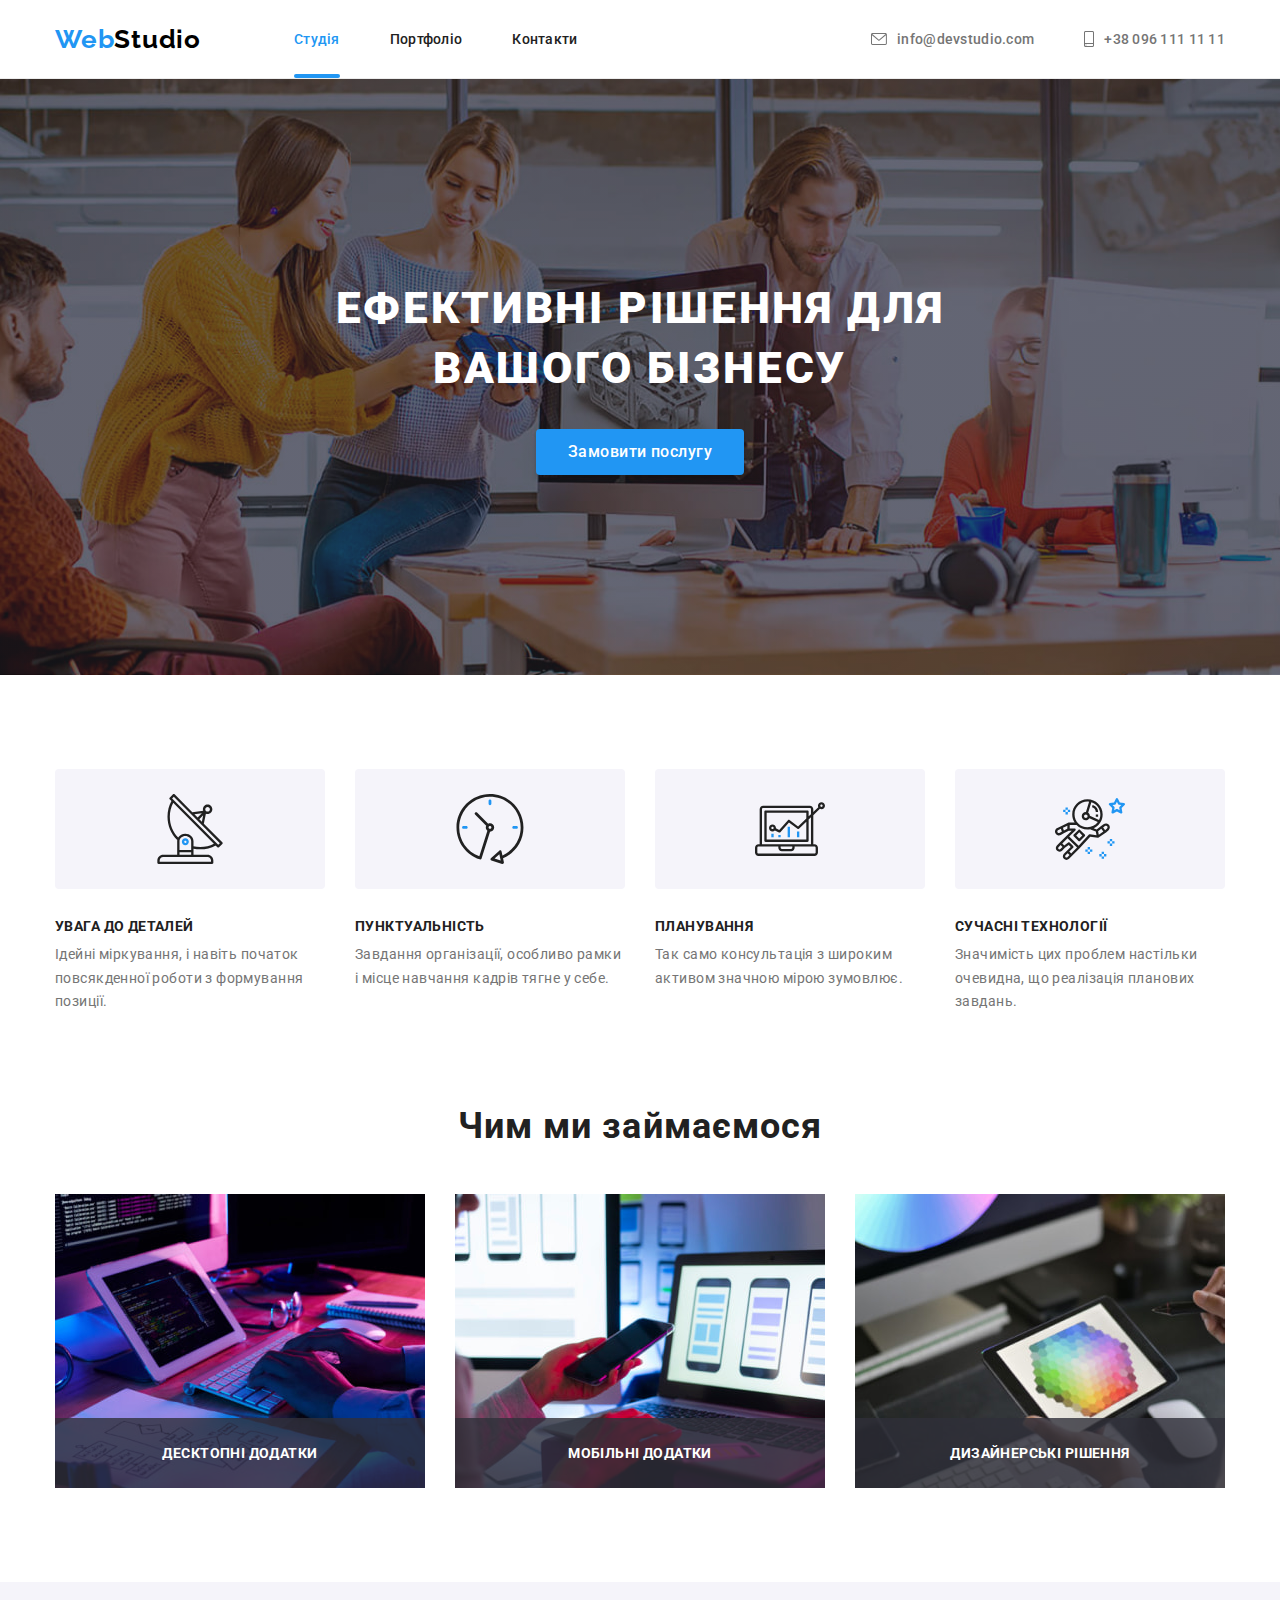
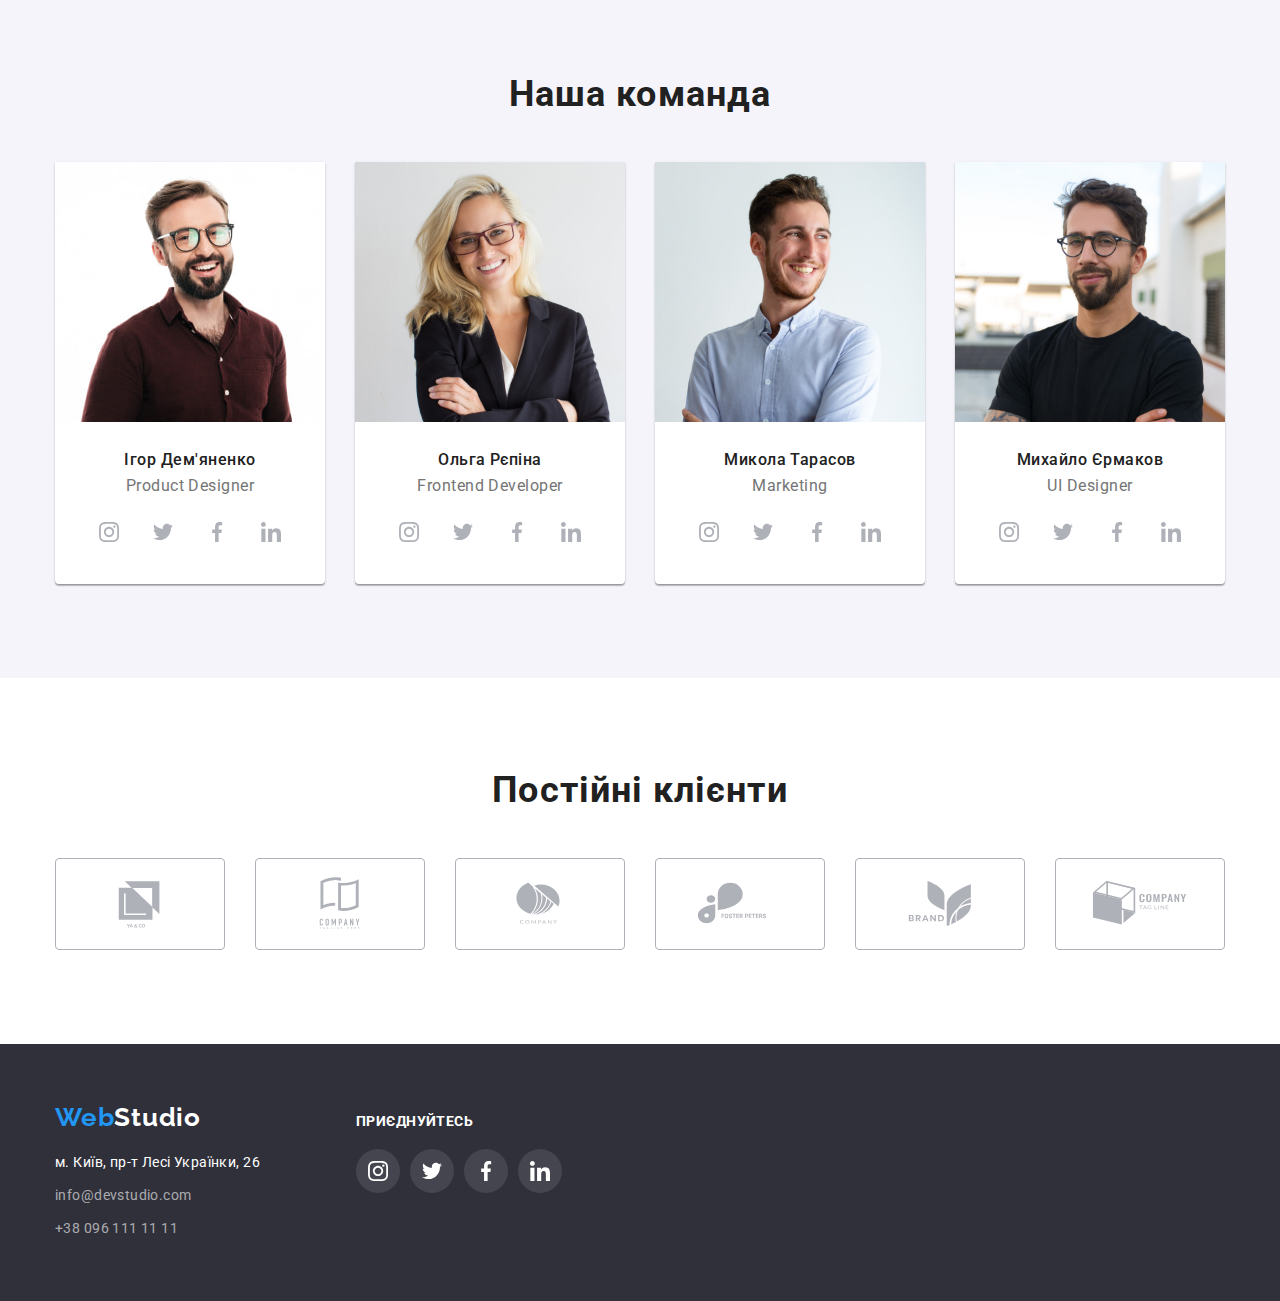
==== index.html @ dace579e "Initial commit" ====
<!DOCTYPE html>
<html lang="uk">
<head>
    <meta charset="UTF-8">
    <meta name="viewport" content="width=device-width, initial-scale=1.0">
    <title>Головна сторінка студії</title>
    <link rel="preconnect" href="https://fonts.googleapis.com">
    <link rel="preconnect" href="https://fonts.gstatic.com" crossorigin>
    <link rel="stylesheet" href="https://cdn.jsdelivr.net/npm/modern-normalize@2.0.0/modern-normalize.min.css">
    <link
        href="https://fonts.googleapis.com/css2?family=Cookie&family=Montserrat:wght@400;700&family=Raleway:wght@700&family=Roboto:wght@400;500;700;900&display=swap"
        rel="stylesheet">
    <link rel="stylesheet" href="./css/styles.css">
</head>
<body>
    <header class="header">
       <div class="container nav-container">
          <nav class="navigation">
            <a class="logo" href="/">Web<span class="black-logo">Studio</span></a>
            <ul class="list nav-list">
                <li class="item"><a class="navigation-link active" href="./index.html">Студія</a></li>
                <li class="item"><a class="navigation-link" href="./portfolio.html">Портфоліо</a></li>
                <li class="item"><a class="navigation-link" href="#">Контакти</a></li>
            </ul>
          </nav>
           <ul class="list contact-nav">
                    <li class="item">
                        <a class="email" href="mailto:info@devstudio.com">
                            <svg class="contact-icon" width="16" height="12">
                               <use href="./img/sprite.svg#icon-envelope">
                               </use>
                            </svg> info@devstudio.com
                        </a>
                    </li>
                    <li class="item">
                        <a class="phone" href="tel:+380961111111">
                           <svg class="contact-icon" width="10" height="16">
                              <use href="./img/sprite.svg#icon-smartphone">
                              </use>
                            </svg> +38 096 111 11 11
                        </a>
                    </li>
            </ul>
       </div>
    </header>

    <main>
        <section class="section hero overlay">
            <div class="container">
                <h1 class="hero-title">Ефективні рішення для вашого бізнесу</h1>
                <button type="button" class="btn hero-btn" data-modal-open>Замовити послугу</button>
                <div class="back-drop is-hidden" data-modal>
                    <div class="modal-wrapper">
                      <form class="modal-form"></form>
                      <button class="modal-btn" data-modal-close> 
                        <svg width="18" height="18">
                            <use class="btn-close" href="./img/sprite.svg#icon-close"></use>
                        </svg>
                    </button>
                    </div>
                </div>
            </div>
        </section>

        <section class="section features">
           <div class="container">
            <!-- Прихований заголовок -->
            <h2 class="visually-hidden">Особливості роботи</h2>
            <ul class="list">
                <li class="list-item">
                    <div class="background"><svg class="feature-item" width="70" height="70">
                        <use href="./img/sprite.svg#icon-antenna"></use>
                          </svg>
                    </div>
                    <h3 class="list-title">УВАГА ДО ДЕТАЛЕЙ</h3>
                    <p class="list-content">Ідейні міркування, і навіть початок повсякденної роботи з формування позиції.</p>
                </li>
                <li class="list-item">
                    <div class="background"><svg class="feature-item" width="70" height="70">
                            <use href="./img/sprite.svg#icon-clock"></use>
                        </svg>
                    </div>
                    <h3 class="list-title">ПУНКТУАЛЬНІСТЬ</h3>
                    <p class="list-content">Завдання організації, особливо рамки і місце навчання кадрів тягне у себе.</p>
                </li>
                <li class="list-item">
                    <div class="background"><svg class="feature-item" width="70" height="70">
                            <use href="./img/sprite.svg#icon-diagram"></use>
                        </svg>
                    </div>
                    <h3 class="list-title">ПЛАНУВАННЯ</h3>
                    <p class="list-content">Так само консультація з широким активом значною мірою зумовлює.</p>
                    
                </li>
                <li class="list-item">
                    <div class="background"><svg class="feature-item" width="70" height="70">
                        <use href="./img/sprite.svg#icon-astronaut"></use>
                        </svg>
                    </div>
                    <h3 class="list-title">СУЧАСНІ ТЕХНОЛОГІЇ</h3>
                    <p class="list-content">Значимість цих проблем настільки очевидна, що реалізація планових завдань.</p>
                </li>
            </ul>
           </div>
            </section>

            <section class="section activity">
               <div class="container">
                <h2 class="title">Чим ми займаємося</h2>
                <ul class="list">
                    <li class="activity-type"><img src="./img/activity/activity1.jpg" alt="Створення дизайнів" width="370" height="294">
                        <p class="activity-descr">Десктопні додатки</p>
                    </li>
                    <li class="activity-type"><img src="./img/activity/activity2.jpg" alt="Адаптивність під різні гаджети" width="370"
                            height="294">
                            <p class="activity-descr">Мобільні додатки</p>
                        </li>
                    <li class="activity-type"><img src="./img/activity/activity3.jpg" alt="Підбір кольорів" width="370" height="294">
                        <p class="activity-descr">Дизайнерські рішення</p>
                    </li>
                </ul>
               </div>
            </section>
        

        <section class="section team">
          <div class="container">
            <h2 class="title">Наша команда</h2>
            <ul class="list">
                <li class="member">
                    <img src="./img/team/member1.jpg" alt="Фото Ігоря" width="270" height="260">
                   <div class="member-descr">
                    <h3 class="member-name">Ігор Дем'яненко</h3>
                    <p class="member-position">Product Designer</p>
                    <ul class="list social-list">
                        <li class="social-item">
                            <a class="social-link" href="" target="_blank" rel="noopener noreferrer" aria-label="іконка Instagram">
                                <svg class="social-icon" width="20" height="20">
                                    <use href="./img/sprite.svg#icon-instagram"></use>
                                </svg>
                            </a> 
                        </li>
                        <li class="social-item">
                            <a class="social-link" href="" target="_blank" rel="noopener noreferrer" aria-label="іконка Twitter">
                                <svg class="social-icon" width="20" height="20">
                                    <use href="./img/sprite.svg#icon-twitter"></use>
                                </svg>
                            </a>
                        </li>
                        <li class="social-item">
                            <a class="social-link" href="" target="_blank" rel="noopener noreferrer" aria-label="іконка Facebook">
                                <svg class="social-icon" width="20" height="20">
                                    <use href="./img/sprite.svg#icon-facebook"></use>
                                </svg>
                            </a>
                        </li>
                        <li class="social-item">
                            <a class="social-link" href="" target="_blank" rel="noopener noreferrer" aria-label="іконка Linkedin">
                                <svg class="social-icon" width="20" height="20">
                                    <use href="./img/sprite.svg#icon-linkedin"></use>
                                </svg>
                            </a>
                        </li>
                    </ul>
                   </div>
                </li>
                <li class="member">
                    <img src="./img/team/member2.jpg" alt="Фото Ольги" width="270" height="260">
                    <div class="member-descr">
                        <h3 class="member-name">Ольга Рєпіна</h3>
                        <p class="member-position">Frontend Developer</p>
                        <ul class="list social-list">
                            <li class="social-item">
                                <a class="social-link" href="" target="_blank" rel="noopener noreferrer" aria-label="іконка Instagram">
                                    <svg class="social-icon" width="20" height="20">
                                        <use href="./img/sprite.svg#icon-instagram"></use>
                                    </svg>
                                </a>
                            </li>
                            <li class="social-item">
                                <a class="social-link" href="" target="_blank" rel="noopener noreferrer" aria-label="іконка Twitter">
                                    <svg class="social-icon" width="20" height="20">
                                        <use href="./img/sprite.svg#icon-twitter"></use>
                                    </svg>
                                </a>
                            </li>
                            <li class="social-item">
                                <a class="social-link" href="" target="_blank" rel="noopener noreferrer" aria-label="іконка Facebook">
                                    <svg class="social-icon" width="20" height="20">
                                        <use href="./img/sprite.svg#icon-facebook"></use>
                                    </svg>
                                </a>
                            </li>
                            <li class="social-item">
                                <a class="social-link" href="" target="_blank" rel="noopener noreferrer" aria-label="іконка Linkedin">
                                    <svg class="social-icon" width="20" height="20">
                                        <use href="./img/sprite.svg#icon-linkedin"></use>
                                    </svg>
                                </a>
                            </li>
                        </ul>
                    </div>
                </li>
                <li class="member">
                    <img src="./img/team/member3.jpg" alt="Фото Миколи" width="270" height="260">
                    <div class="member-descr">
                        <h3 class="member-name">Микола Тарасов</h3>
                        <p class="member-position">Marketing</p>
                        <ul class="list social-list">
                            <li class="social-item">
                                <a class="social-link" href="" target="_blank" rel="noopener noreferrer" aria-label="іконка Instagram">
                                    <svg class="social-icon" width="20" height="20">
                                        <use href="./img/sprite.svg#icon-instagram"></use>
                                    </svg>
                                </a>
                            </li>
                            <li class="social-item">
                                <a class="social-link" href="" target="_blank" rel="noopener noreferrer" aria-label="іконка Twitter">
                                    <svg class="social-icon" width="20" height="20">
                                        <use href="./img/sprite.svg#icon-twitter"></use>
                                    </svg>
                                </a>
                            </li>
                            <li class="social-item">
                                <a class="social-link" href="" target="_blank" rel="noopener noreferrer" aria-label="іконка Facebook">
                                    <svg class="social-icon" width="20" height="20">
                                        <use href="./img/sprite.svg#icon-facebook"></use>
                                    </svg>
                                </a>
                            </li>
                            <li class="social-item">
                                <a class="social-link" href="" target="_blank" rel="noopener noreferrer" aria-label="іконка Linkedin">
                                    <svg class="social-icon" width="20" height="20">
                                        <use href="./img/sprite.svg#icon-linkedin"></use>
                                    </svg>
                                </a>
                            </li>
                        </ul>
                    </div>
                </li>
                <li class="member">
                    <img src="./img/team/member4.jpg" alt="Фото Михайла" width="270" height="260">
                    <div class="member-descr">
                        <h3 class="member-name">Михайло Єрмаков</h3>
                        <p class="member-position">UI Designer</p>
                        <ul class="list social-list">
                            <li class="social-item">
                                <a class="social-link" href="" target="_blank" rel="noopener noreferrer" aria-label="іконка Instagram">
                                    <svg class="social-icon" width="20" height="20">
                                        <use href="./img/sprite.svg#icon-instagram"></use>
                                    </svg>
                                </a>
                            </li>
                            <li class="social-item">
                                <a class="social-link" href="" target="_blank" rel="noopener noreferrer" aria-label="іконка Twitter">
                                    <svg class="social-icon" width="20" height="20">
                                        <use href="./img/sprite.svg#icon-twitter"></use>
                                    </svg>
                                </a>
                            </li>
                            <li class="social-item">
                                <a class="social-link" href="" target="_blank" rel="noopener noreferrer" aria-label="іконка Facebook">
                                    <svg class="social-icon" width="20" height="20">
                                        <use href="./img/sprite.svg#icon-facebook"></use>
                                    </svg>
                                </a>
                            </li>
                            <li class="social-item">
                                <a class="social-link" href="" target="_blank" rel="noopener noreferrer" aria-label="іконка Linkedin">
                                    <svg class="social-icon" width="20" height="20">
                                        <use href="./img/sprite.svg#icon-linkedin"></use>
                                    </svg>
                                </a>
                            </li>
                        </ul>
                    </div>
                </li>
            </ul>
          </div>
        </section>

        <section class="section clients">
            <div class="container">
                <h2 class="title">Постійні клієнти</h2>
                <ul class="client-list list">
                    <li class="client-item">
                        <a href="#" class="client-link">
                            <svg class="client-icon" width="106" height="60">
                                <use href="./img/sprite.svg#icon-logo-1"></use>
                            </svg>
                        </a>
                    </li>
                    <li class="client-item">
                        <a href="#" class="client-link">
                            <svg class="client-icon" width="106" height="60">
                                <use href="./img/sprite.svg#icon-logo-2"></use>
                            </svg>
                        </a>
                    </li>
                    <li class="client-item">
                        <a href="#" class="client-link">
                            <svg class="client-icon" width="106" height="60">
                                <use href="./img/sprite.svg#icon-logo-3"></use>
                            </svg>
                        </a>
                    </li>
                    <li class="client-item">
                        <a href="#" class="client-link">
                            <svg class="client-icon" width="106" height="60">
                                <use href="./img/sprite.svg#icon-logo-4"></use>
                            </svg>
                        </a>
                    </li>
                    <li class="client-item">
                        <a href="#" class="client-link">
                            <svg class="client-icon" width="106" height="60">
                                <use href="./img/sprite.svg#icon-logo-5"></use>
                            </svg>
                        </a>
                    </li>
                    <li class="client-item">
                        <a href="#" class="client-link">
                            <svg class="client-icon" width="106" height="60">
                                <use href="./img/sprite.svg#icon-logo-6"></use>
                            </svg>
                        </a>
                    </li>
                </ul>
            </div>
        </section>
    </main>

    <footer class="section footer">
      <div class="container">
        <div class="footer-address"> <a class="logo" href="/">Web<span class="white-logo">Studio</span></a>
        <address class="address">
            <p class="text-address">м. Київ, пр-т Лесі Українки, 26</p>
            <a class="footer-email" href="mailto:info@devstudio.com">info@devstudio.com</a>
            <a class="footer-phone" href="tel:+380961111111">+38 096 111 11 11</a>
        </address>
        </div>
        <div class="footer-cont">
            <h2 class="footer-title">Приєднуйтесь</h2>
        
            <ul class="list footer-list">
                <li class="footer-item">
                    <a class="footer-link" href="" target="_blank" rel="noopener noreferrer" aria-label="іконка Instagram">
                        <svg class="footer-icon" width="20" height="20">
                            <use href="./img/sprite.svg#icon-instagram"></use>
                        </svg>
                    </a>
                </li>
                <li class="footer-item">
                    <a class="footer-link" href="" target="_blank" rel="noopener noreferrer" aria-label="іконка Twitter">
                        <svg class="footer-icon" width="20" height="20">
                            <use href="./img/sprite.svg#icon-twitter"></use>
                        </svg>
                    </a>
                </li>
                <li class="footer-item">
                    <a class="footer-link" href="" target="_blank" rel="noopener noreferrer" aria-label="іконка Facebook">
                        <svg class="footer-icon" width="20" height="20">
                            <use href="./img/sprite.svg#icon-facebook"></use>
                        </svg>
                    </a>
                </li>
                <li class="footer-item">
                    <a class="footer-link" href="" target="_blank" rel="noopener noreferrer" aria-label="іконка Linkedin">
                        <svg class="footer-icon" width="20" height="20">
                            <use href="./img/sprite.svg#icon-linkedin"></use>
                        </svg>
                    </a>
                </li>
            </ul>
        </div>
       
      </div>
    </footer>
    <script src="./js/modal.js"></script>

</body>
</html>
---- css/styles.css ----
:root {
    --main-font: 'Roboto', sans-serif;
    --secondary-font: 'Raleway', sans-serif;
    
    /* text colors */
     
     --main-cl: #757575;
     --accent-cl: #2196F3;
     --white-cl: #FFFFFF;
     --title-cl: #212121;
     --txt-footer-cl: rgba(255, 255, 255, 0.60);
     --black-cl: #000000;
     --border-cl: #ECECEC;
     --icon-cl: rgba(175, 177, 184, 1);

     /* background colors */
     --dark-bg: #2F303A;
     --light-bg: #F5F4FA;
     --accent-bg: #2196F3;
     --hero-bg: #c4c4c4;

     /* Transitions */
     --standard: 250ms cubic-bezier(0.4, 0, 0.2, 1);
}





body {
    font-family: var(--main-font);
    color: var(--main-cl);
}

.container {
    width: 1200px;

    padding-left: 15px;
    padding-right: 15px;

    margin-left: auto;
    margin-right: auto;

}

h1,
h2, 
h3, 
h4, 
h5, 
h6, 
p {
    margin: 0;
}

img {
  display: block;
}

.section {
    padding-top: 94px;
    padding-bottom: 94px;
}

.btn {
    font-family: inherit;
    cursor: pointer;
}

.visually-hidden:not(:focus):not(:active) {
    clip-path: inset(50%);
    height: 1px;
    overflow: hidden;
    position: absolute;
    white-space: nowrap;
    width: 1px;
}
/* header styles */
.header {
    border-bottom: 1px solid var(--border-cl);
}

.nav-container {
    display: flex;
    align-items: center;
}

.navigation {
    display: flex;
    align-items: center;
}

.logo {
    margin-right: 93px;
    color: var(--accent-cl);
    
        font-family: var(--secondary-font);
        font-size: 26px;
        font-weight: 700;
        line-height: 1;
        letter-spacing: 0.78px;
        text-decoration: none;
}

.black-logo {
    color: var(--black-cl);
}

.white-logo {
    color: var(--white-cl);
}

.list {
        list-style: none;
        padding: 0;
        margin:0;
}

.nav-list {
    display: flex;

}


.nav-list .item:not(:last-child) {
    margin-right: 50px;
}



.navigation-link {
    position: relative;

    display: block;
    padding-top: 32px;
    padding-bottom: 32px;
    color: var(--title-cl);
    
        font-size: 14px;
        font-weight: 500;
        line-height: 1;
        letter-spacing: 0.28px;
        text-decoration: none;

        transition: color var(--standard);
}

.navigation-link:hover,
.navigation-link:focus {
    color: var(--accent-cl);
}



 .navigation-link.active::after{
content: '';
display: block;
position: absolute;
bottom: 0;
left: 0;


width: 100%;
height: 4px;

border-radius: 2px;
background-color: var(--accent-cl);

}

.navigation .active {
    color: var(--accent-cl);
}

.contact-nav {
    display: flex;
    align-items: center;
    margin-left: auto;
}

.contact-nav .item + .item {
    margin-left: 50px;
}

.email, .phone, .footer-email, .footer-phone {
    text-decoration: none;
}

.email, .phone {
    display: flex;
    align-items: center;
    color:var(--main-cl);
        font-size: 14px;
        font-weight: 500;
        line-height: 1;
        letter-spacing: 0.28px;

    transition: color var(--standard);
}

.contact-icon {
    fill: rgba(117, 117, 117, 1);
    margin-right: 10px;
} 

 .email:hover, 
 .email:focus, 
 .phone:hover,
 .phone:focus {
    color: var(--accent-cl);
}

.contact-icon {
   transition: fill var(--standard);
}

.email:hover .contact-icon,
.email:focus .contact-icon,
.phone:hover .contact-icon,
.phone:focus .contact-icon {
    fill: var(--accent-cl);
}

/* secrion hero */
.hero {
    
    padding-top: 200px;
    padding-bottom: 200px;
}

.overlay {
    max-width: 1600px;
    margin-left: auto;
    margin-right: auto;
    background-color: var(--hero-bg);
    background-image: linear-gradient(to right, rgba(47, 48, 58, 0.4),
    rgba(47, 48, 58, 0.4)), url(../img/hero/overlay.jpg);
    background-repeat: no-repeat;
    background-position: center; 
}


.hero-title {
    margin: 0 auto;
    width: 696px;
    margin-bottom: 30px;
    color: var(--white-cl);
        text-align: center;
        font-size: 44px;
        font-weight: 900;
        line-height: 1.36;
        letter-spacing: 2.64px;
        text-transform: uppercase;
}


.hero-btn {
    display: block;
    padding: 10px 32px;
    margin: 0 auto;
   
    color: var(--white-cl);
    background-color: var(--accent-bg);
        text-align: center;
        font-size: 16px;
        font-weight: 500;
        line-height: 1.62;
        letter-spacing: 0.48px;
        border: none;
        border-radius: 4px;
        box-shadow: 0px 4px 4px 0px rgba(0, 0, 0, 0.15);
}



/* section features */

.features .list {
    display:flex
}


.list-item {
    width: 270px;
    margin-right: 30px;
}

.list-item:last-child {
    margin-right: 0;
}

.list-title {
    margin-bottom: 10px;
    color: var(--title-cl);

        font-size: 14px;
        font-weight: 700;
        line-height: 1;
        letter-spacing: 0.42px;
        text-transform: uppercase;
}

.list-item:last-child {
    margin-right: 0;
}

.list-content {
        font-size: 14px;
        line-height: 1.71;
        letter-spacing: 0.42px;
}

.background {
    display: flex;
    align-items: center;
    justify-content: center;
    width: 270px;
    height: 120px;
    border-radius: 4px;
    margin-bottom: 30px;
        background: var(--light-bg);
}

/* section activity + section team*/

.activity {
    padding-top: 0;
}

.title {
    margin-bottom: 50px;
    color: var(--title-cl);
        text-align: center;
        font-size: 36px;
        font-weight: 700;
        line-height: 1;
        letter-spacing: 1.08px;
}

.activity .list {
    display: flex;
    justify-content: center;
}

.activity-type {
    position: relative;
    margin-right: 30px;
}

.activity-type:last-child {
    margin-right: 0;
}

.activity-descr {
    position: absolute;
    bottom: 0;
    right: 0;

   
    display: flex;
    align-items: center;
    justify-content: center;
    width: 100%;
    height: 70px;

    background-color: rgba(47, 48, 58, 0.80);

    color: var(--white-cl);
        text-align: center;
        font-size: 14px;
        font-weight: 700;
        line-height: 1;
        letter-spacing: 0.42px;
        text-transform: uppercase;
}
.team {
    background-color: var(--light-bg);
}

.team .list {
    display: flex;
}

.member {
    width: 270px;
    margin-right: 30px;
    border-radius: 0px 0px 4px 4px;

    background: #FFF;
    box-shadow: 0px 2px 1px 0px rgba(0, 0, 0, 0.20), 0px 1px 1px 0px rgba(0, 0, 0, 0.14), 0px 1px 3px 0px rgba(0, 0, 0, 0.12);
}

.member:last-child {
    margin-right: 0;
}

 .member-descr {
    padding-top: 30px;
    padding-bottom: 30px;
 }
.member-name {
    margin-bottom: 10px;

    color: var(--title-cl);
        text-align: center;
        font-size: 16px;
        font-weight: 500;
        line-height: 1;
        letter-spacing: 0.48px;
}

.member-position {
    margin-bottom: 16px;

    color: var(--main-cl);
        text-align: center;
        font-size: 16px;
        line-height: 1;
        letter-spacing: 0.48px;
}

/* Social icons */

.social-list { 
    display: flex;
    justify-content: center;
    align-items: center;
}

.social-link {
    display: flex;
    align-items: center;
    justify-content: center;
    width: 44px;
    height: 44px;
    background-color: #FFF;
    border-radius: 50%;

    transition: background-color var(--standard);
}

.social-link:hover,
.social-link:focus {
   background-color: var(--accent-bg);
}
.social-item:not(:last-child) {
    margin-right: 10px;
}

.social-icon {
    fill: var(--icon-cl);
transition: fill var(--standard);
}

.social-link:hover .social-icon,
.social-link:focus .social-icon {
    fill: rgba(255, 255, 255, 1);
}

/* Clients section */

.client-list {
    display: flex;
    align-items: center;
    justify-content: center;
}

.client-link {
    display: flex;
    align-items: center;
    justify-content: center;

    width: 170px;
    height: 92px;
    border-radius: 4px;
    border: 1px solid #AFB1B8;
    transition: border-color var(--standard);
}

.client-item:not(:last-child) {
    margin-right: 30px;
}

.client-link:hover,
.client-link:focus {
    border-color: var(--accent-cl);
}

.client-icon {
    fill: var(--icon-cl);
    transition: fill var(--standard);
}

.client-link:hover .client-icon,
.client-link:focus .client-icon {
    fill: var(--accent-cl);
}

/* Footer */ 
.footer {
    background-color: var(--dark-bg);
    padding-top: 60px;
    padding-bottom: 60px;
}

.footer > .container {
    display: flex;
    align-items: baseline;
}

.footer-address {
    margin-right: 70px;
}

.footer-title {
    
    color: var(--white-cl);
   
    margin-bottom: 20px;
        font-size: 14px;
        font-weight: 700;
        letter-spacing: 0.42px;
        text-transform: uppercase;
}

.footer .logo {
    margin-right: 0;
}

.footer-cont {
    display: block;
    align-items: center;
    justify-content: center;
}

.footer-list{
    display: flex;
    align-items: center;
    justify-content: center;
}

.footer-link {
    display: flex;
    align-items: center;
    justify-content: center;
    width: 44px;
    height: 44px;
    border-radius: 50%;
    background-color: rgba(255, 255, 255, 0.10);
    transition: background-color var(--standard);
}

.footer-link:hover,
.footer-link:focus {
    background-color: var(--accent-bg);
}

.footer-icon {
    fill: var(--white-cl) ;
}

.footer-item:not(:last-child) {
    margin-right: 10px;
}
.address {
    margin-top: 20px;
    display: block;
    color: var(--white-cl);
        font-size: 14px;
        font-style: normal;
        line-height: 1.71;
        letter-spacing: 0.42px;

}

.text-address {
    width: 231px;
    margin-bottom: 9px;
}

.footer-email {
    margin-bottom: 9px;
}

.footer-email, .footer-phone {
    display: block;
    color: var(--txt-footer-cl);
        font-size: 14px;
        font-style: 1;
        line-height: 1.71;
        letter-spacing: 0.42px;
        transition: color var(--standard);
}

.footer-email:hover,
.footer-email:focus,
.footer-phone:hover,
.footer-phone:focus {
    color: var(--accent-cl);
}

/* Portfolio section */
.filter.list {
    display: flex;
        align-items: center;
        justify-content: center;
        margin-bottom: 50px;
}


.filter .item {
    margin-right: 8px;
}

.filter .item:last-child {
    margin-right: 0;
}

.btn.filter {
    border-radius: 4px;
    padding: 6px 22px;
    flex-shrink: 0;
    border: none;
       
    color: var(--title-cl);
    background-color: var(--light-bg);
        text-align: center;
        font-size: 16px;
        font-weight: 500;
        line-height: 1.62;
        letter-spacing: 0.48px;

    transition: color var(--standard), background-color var(--standard), box-shadow var(--standard);
}

.btn.active {
    color: var(--white-cl);
    background-color:var(--accent-bg) ; 
    box-shadow: 0px 2px 2px 0px rgba(0, 0, 0, 0.12), 0px 1px 2px 0px rgba(0, 0, 0, 0.08), 0px 3px 1px 0px rgba(0, 0, 0, 0.10);
}

.btn.filter:hover,
.btn.filter:focus {
    color: var(--white-cl);
    background-color: var(--accent-bg);
    box-shadow: 0px 2px 2px 0px rgba(0, 0, 0, 0.12), 0px 1px 2px 0px rgba(0, 0, 0, 0.08), 0px 3px 1px 0px rgba(0, 0, 0, 0.10);
}

.cards-set {
    display: flex;
    flex-wrap: wrap;
    gap: 30px;
}

.cards-set>.item {
    flex-basis: calc((100% - 60px) / 3);
}

.overlay-wrap {
    position: relative;

    overflow: hidden;
}

.cards-overlay {

    color: var(--white-cl);
        font-size: 18px;
        line-height: 1.55;
        letter-spacing: 0.54px;
    

    display: inline-block;
    padding: 63px 24px;

    position: absolute;
    top: 0;
    left: 0;
    height: 100%;
    width: 100%;
    background-color: rgba(33, 150, 243, 0.90);
    /* opacity: 0; */

    transform: translateY(100%);
    transition-duration: 250ms;
    transition-timing-function: cubic-bezier(0.4, 0, 0.2, 1); ;
}

.cards-link:hover .cards-overlay {
    transform: translateY(0);
}

.card-bottom{
    padding: 20px 24px;
   border-bottom: 1px solid #EEE;;
   border-right: 1px solid #EEE;;
   border-left: 1px solid #EEE;;
}

.cards-title {
    margin-bottom: 4px;
    color: var(--title-cl);
        font-size: 18px;
        line-height: 2;
        letter-spacing: 1.08px;
}

.cards-descr {

    color: var(--main-cl);
        font-size: 16px;
        line-height: 1.87;
        letter-spacing: 0.48px;
}

.cards-link {
    text-decoration: none;
    display: block;
    transition: box-shadow var(--standard);
    
}

.cards-link:hover,
.cards-link:focus {
        box-shadow: 1px 4px 6px 0px rgba(0, 0, 0, 0.16), 0px 4px 4px 0px rgba(0, 0, 0, 0.06), 0px 1px 1px 0px rgba(0, 0, 0, 0.12);
}

/* Modal form */

.back-drop {
    position: fixed;
    top: 0;
    right: 0;
    width: 100%;
    height: 100%;
    background-color: rgba(0, 0, 0, 0.20);
    z-index: 10;

    opacity: 1;
    visibility: visible;
    transition: opacity var(--standard),
    visibility var(--standard);
}

.back-drop.is-hidden {
    opacity: 0;
    pointer-events: none;
    visibility: hidden;
}

.back-drop.is-hidden .modal-wrapper {
    transform: translate(-50%, -50%) scale(0.9);

}

.modal-wrapper {
    position: absolute;
    top: 50%;
    left: 50%;
    width: 528px;
    height: 581px;
    border-radius: 4px;
    background: var(--white-cl);
    box-shadow: 0px 2px 1px 0px rgba(0, 0, 0, 0.20), 0px 1px 1px 0px rgba(0, 0, 0, 0.14), 0px 1px 3px 0px rgba(0, 0, 0, 0.12);
    
    transform: translate(-50%, -50%) scale(1.1);
    transition: transform var(--standard);
}


.modal-btn {
    position: absolute;
    top: 8px;
    right: 8px;
    display: flex;
    align-items: center;
    justify-content: center;
    width: 30px;
    height: 30px;
    padding: 0;
    background-color: var(--white-cl);
    border-radius: 50%;
    border: 1px solid rgba(0, 0, 0, 0.10);

    cursor: pointer;
}
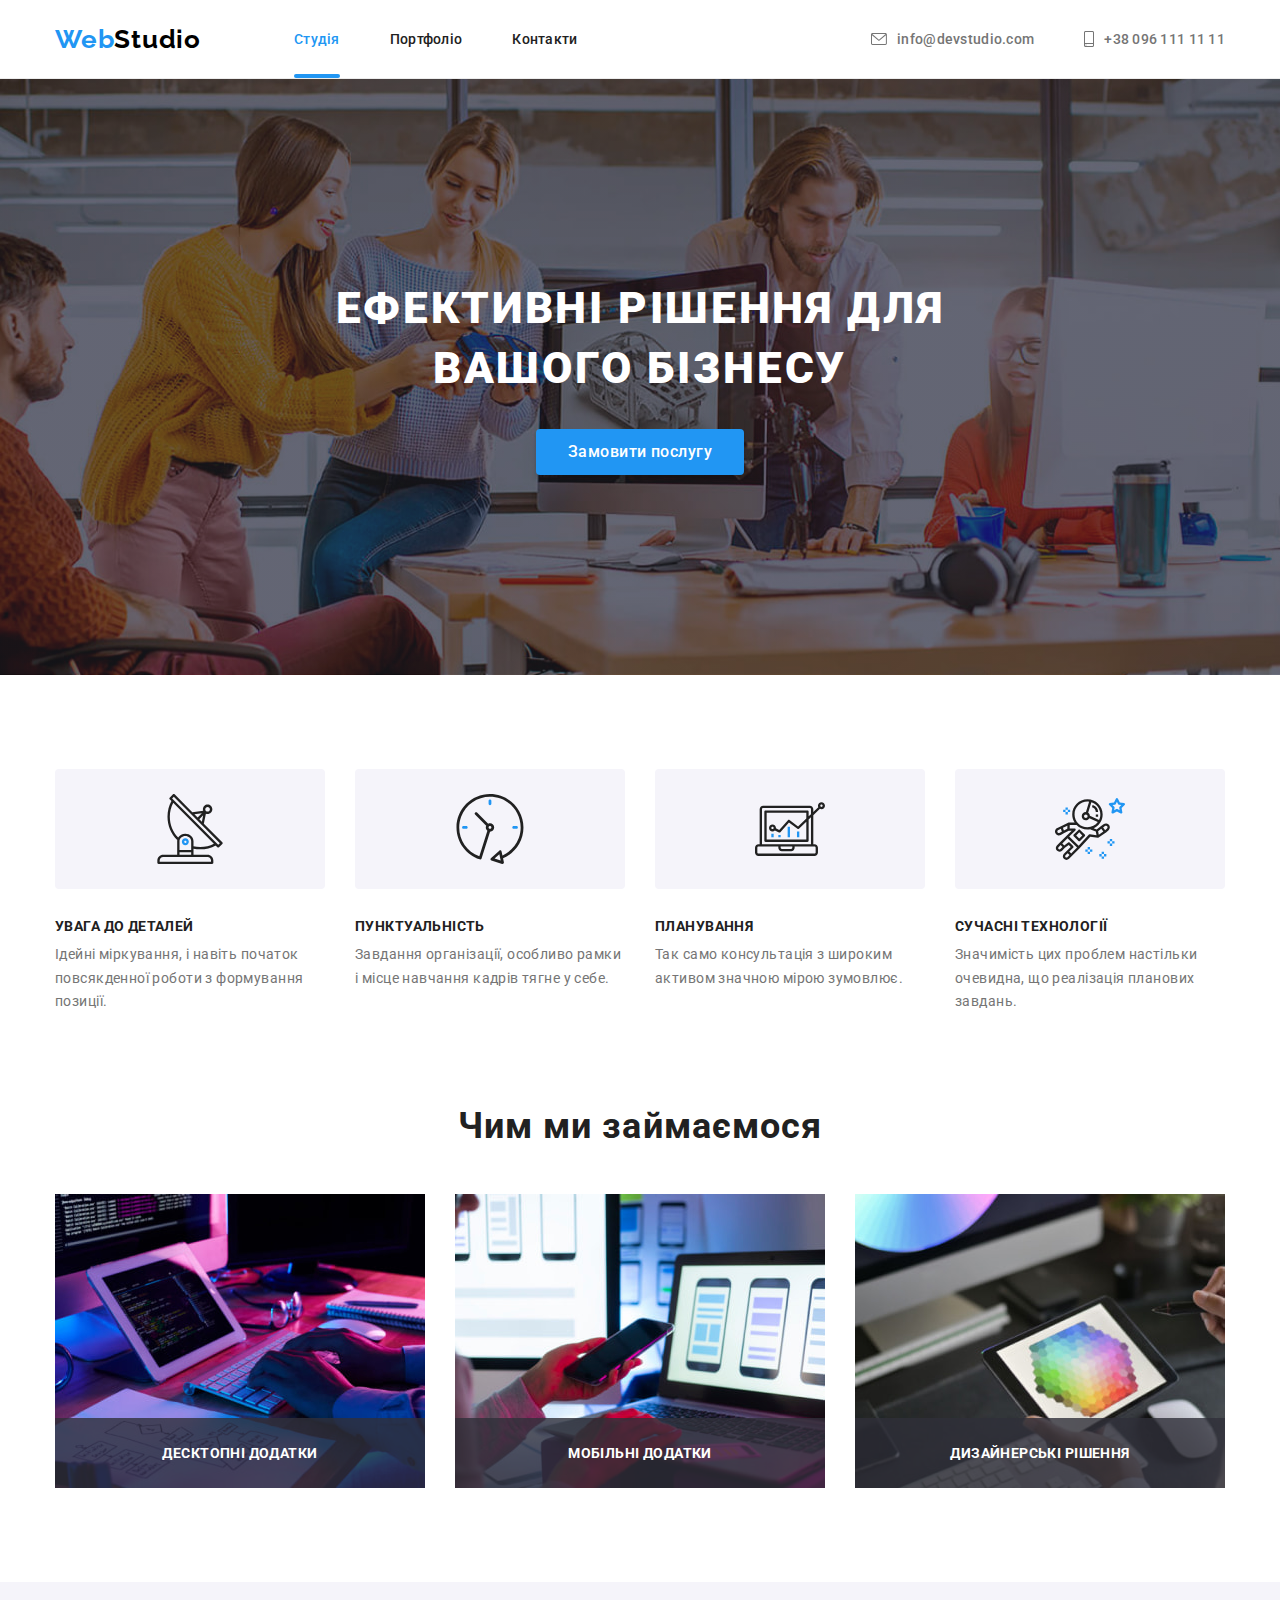
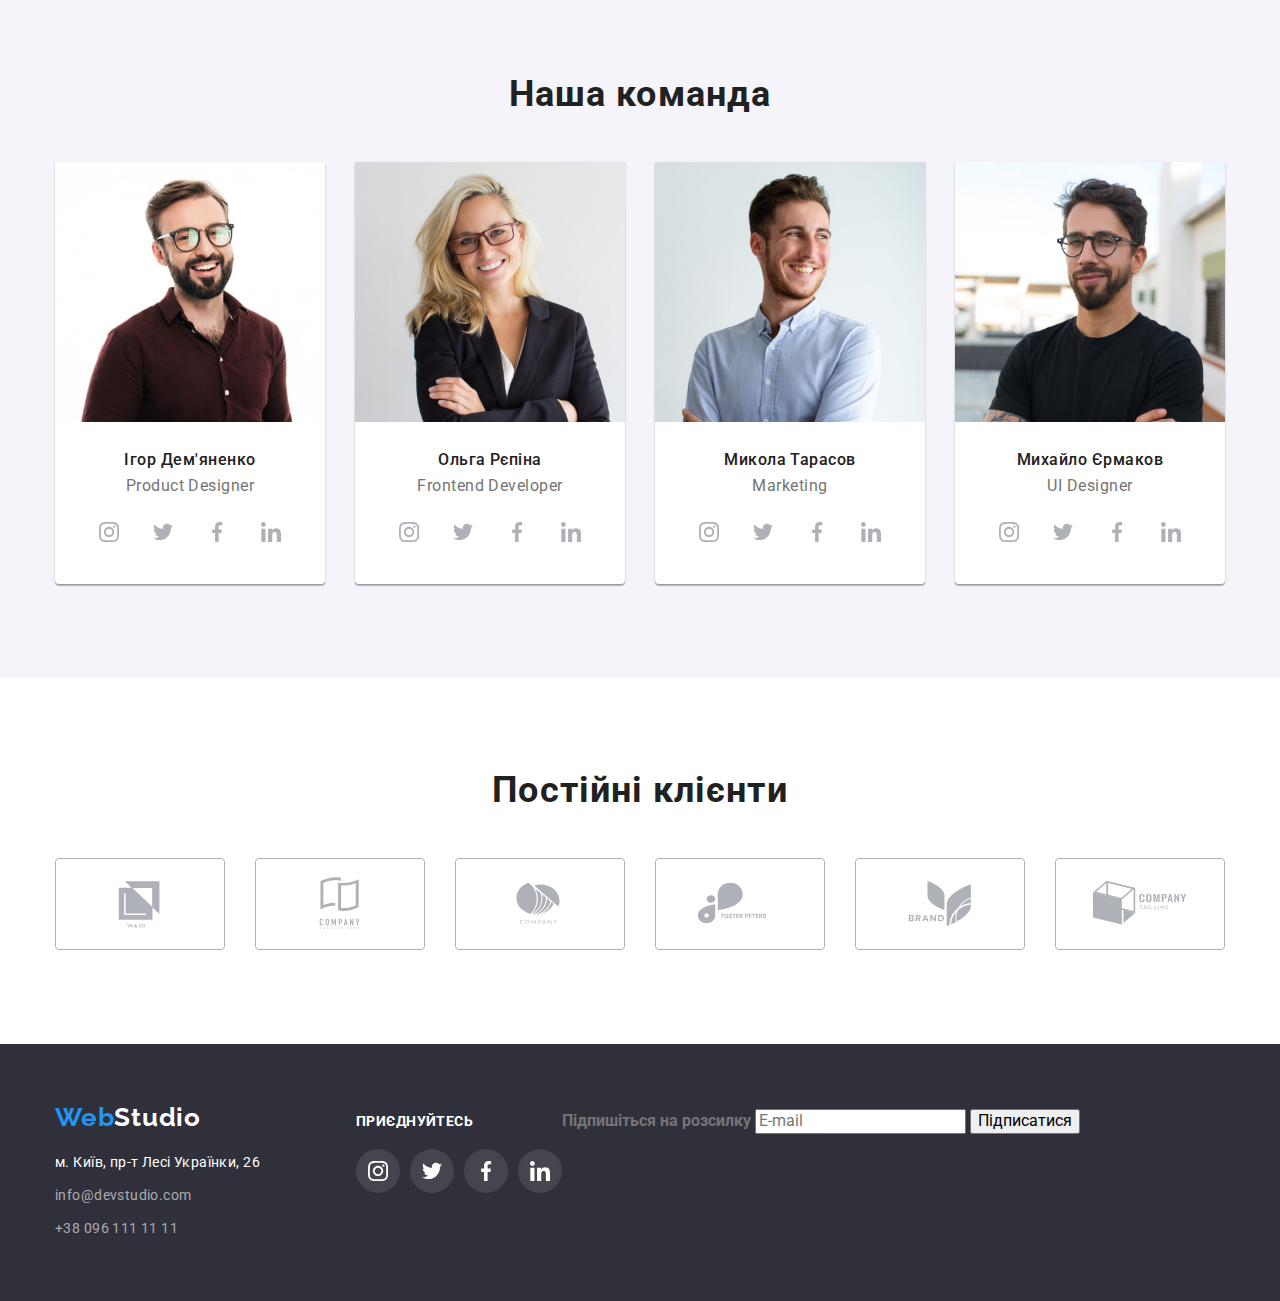
==== commit 8ba27f6b: "Update index.html" ====
--- a/index.html
+++ b/index.html
@@ -51,7 +51,14 @@
                 <button type="button" class="btn hero-btn" data-modal-open>Замовити послугу</button>
                 <div class="back-drop is-hidden" data-modal>
                     <div class="modal-wrapper">
-                      <form class="modal-form"></form>
+                      <form class="modal-form">
+                        <b>Залиште свої дані, ми вам передзвонимо</b>
+
+                    <label for="user-name" class="form-group"></label>
+                        <span form="form-label">Ім'я</span>
+                        <input id="user-name" type="text" name="user-name">
+                      </form>
+                    </label>
                       <button class="modal-btn" data-modal-close> 
                         <svg width="18" height="18">
                             <use class="btn-close" href="./img/sprite.svg#icon-close"></use>
@@ -373,6 +380,14 @@
                 </li>
             </ul>
         </div>
+
+        <form name="follow-up">
+            <b>Підпишіться на розсилку</b>
+            <label for="email">
+                <input id="email" type="email" placeholder="E-mail"/>
+            </label>
+            <button class="follow-btn btn" type="submit">Підписатися</button>
+        </form>
        
       </div>
     </footer>
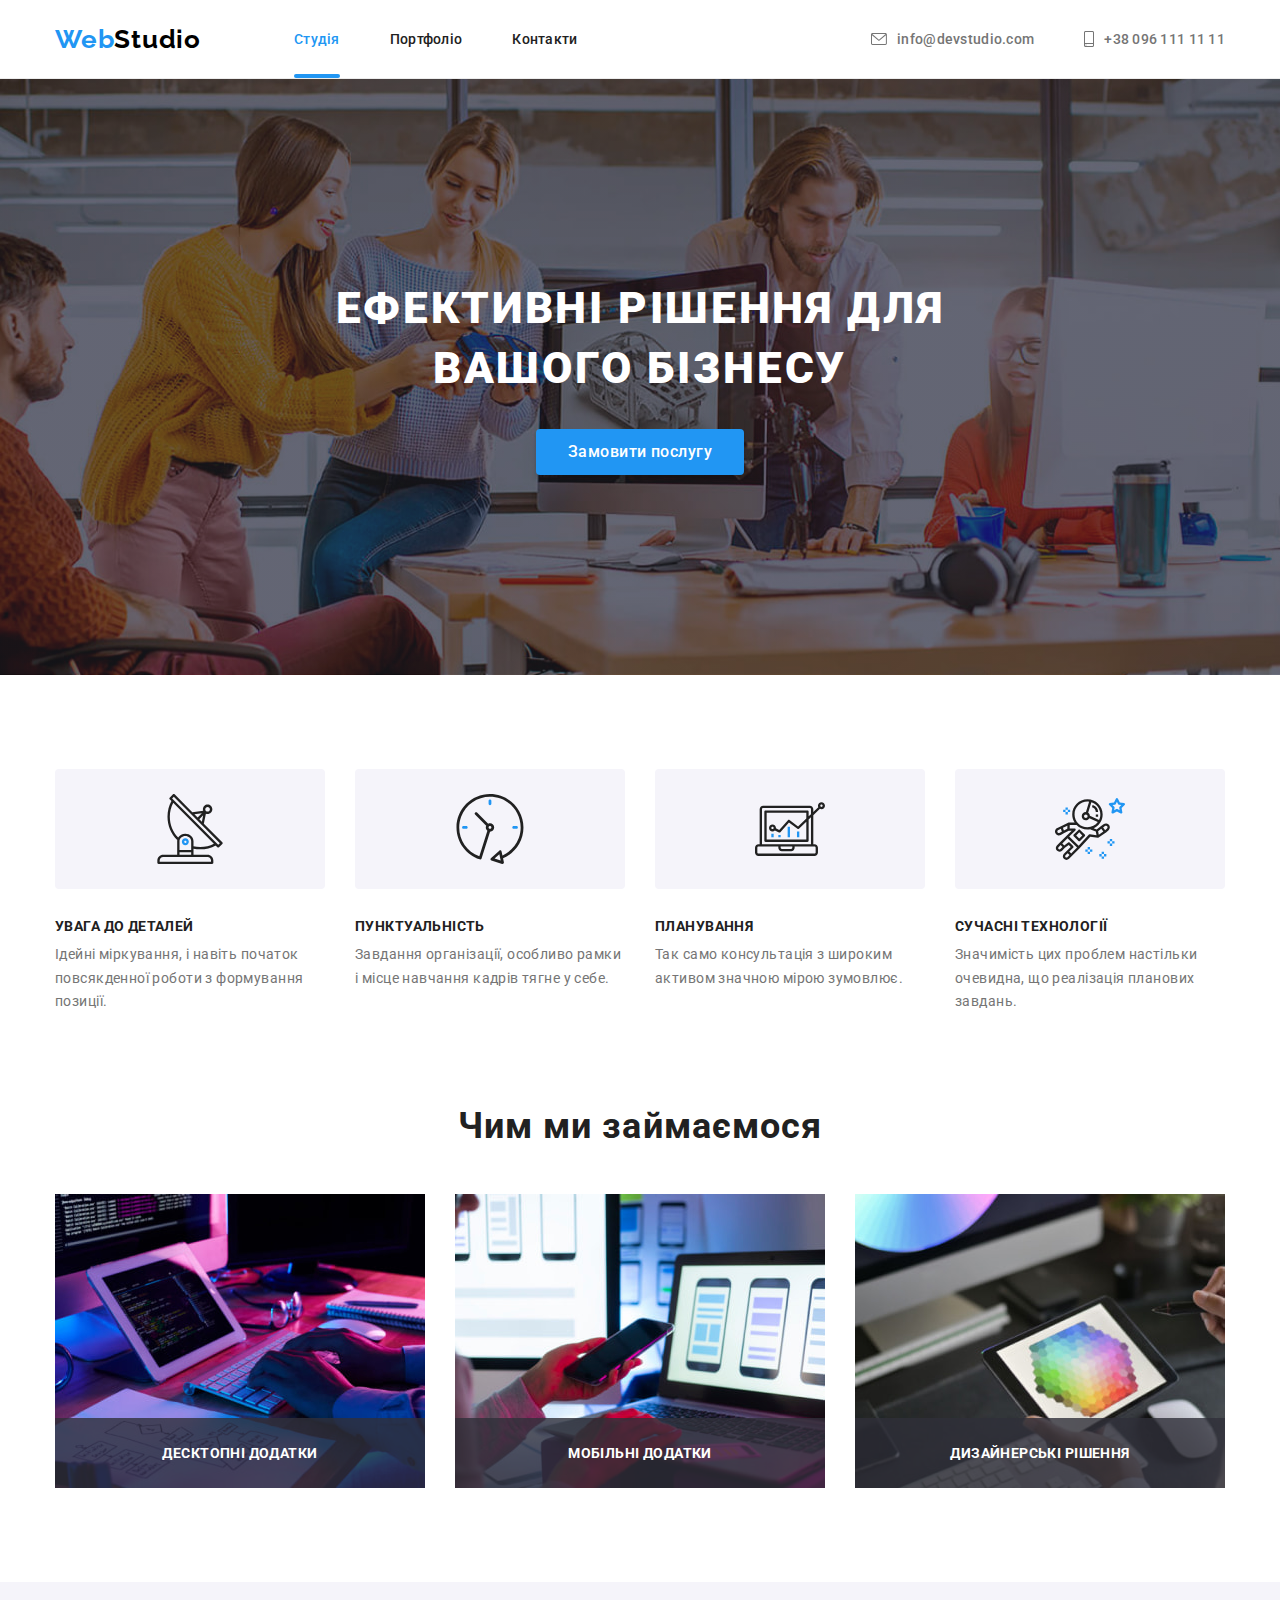
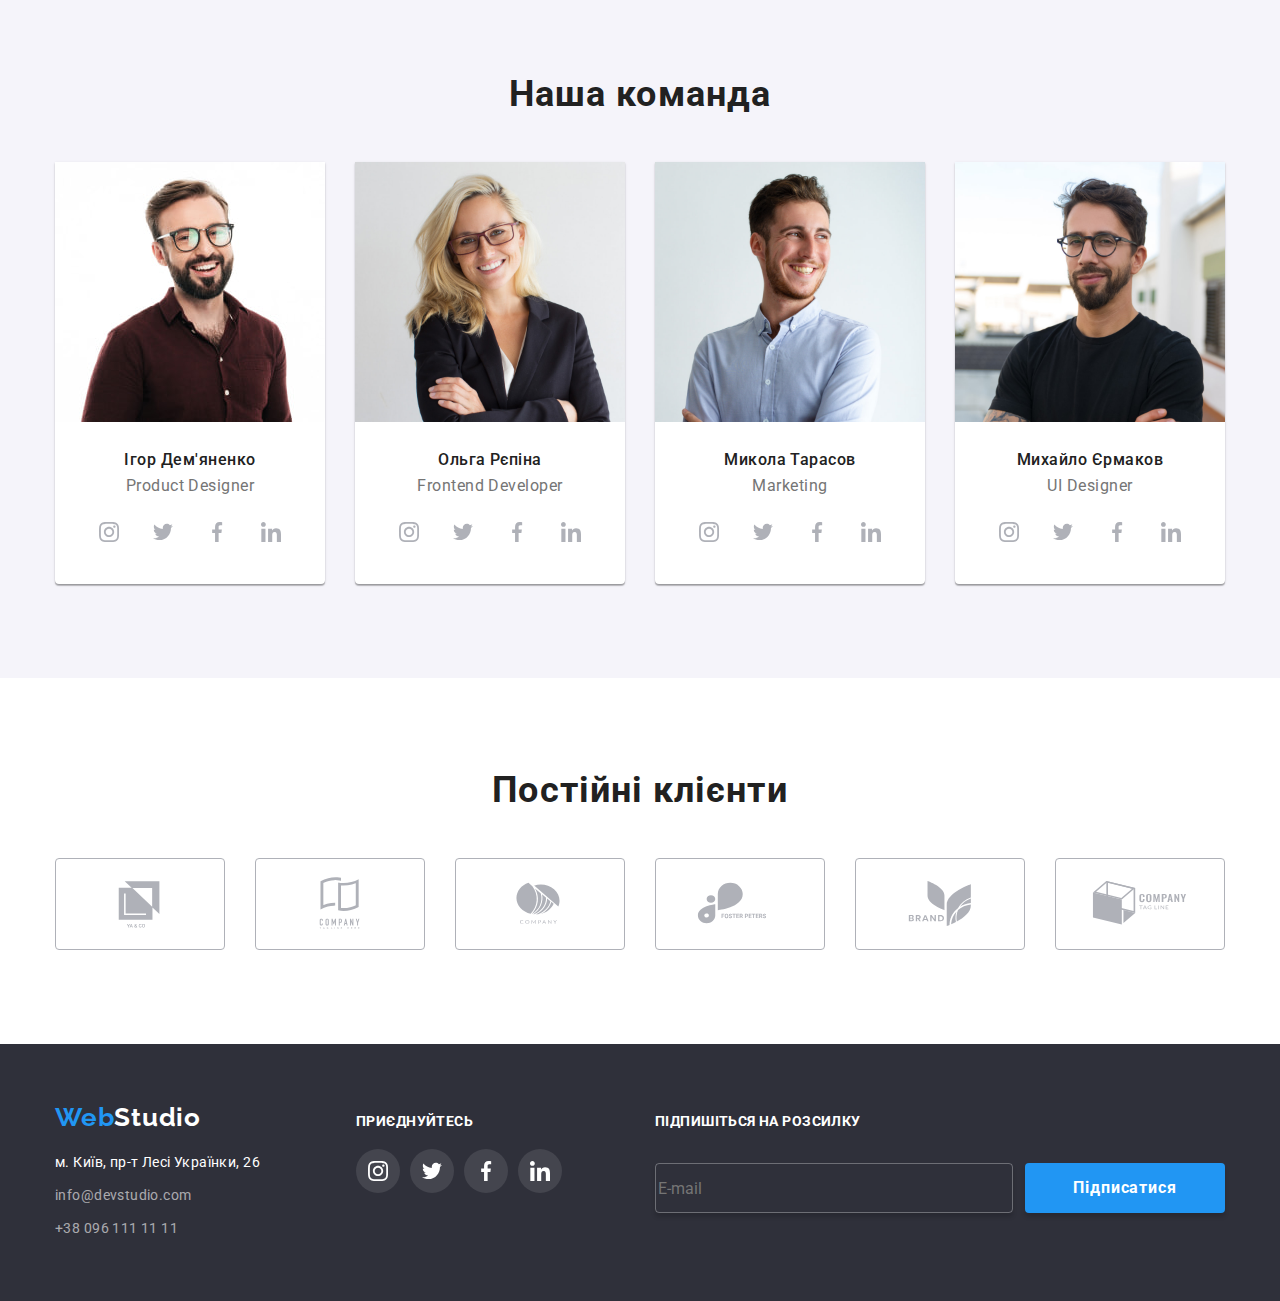
==== commit 1283fb44: "Update index.html" ====
--- a/index.html
+++ b/index.html
@@ -52,13 +52,50 @@
                 <div class="back-drop is-hidden" data-modal>
                     <div class="modal-wrapper">
                       <form class="modal-form">
-                        <b>Залиште свої дані, ми вам передзвонимо</b>
-
-                    <label for="user-name" class="form-group"></label>
-                        <span form="form-label">Ім'я</span>
-                        <input id="user-name" type="text" name="user-name">
+
+                        <b class="modal-title">Залиште свої дані, ми вам передзвонимо</b>
+
+                    <label for="user-name" class="form-group">
+                        <span class="form-label">Ім'я</span>
+                        <input class="form-input" id="user-name" type="text" name="user-name">
+                        <svg  class="form-icon" width="18" height="18">
+                            <use href="./img/sprite.svg#icon-person"></use>
+                        </svg>
+                    </label>
+
+                    <label for="user-phone" class="form-group">
+                        <span class="form-label">Телефон</span>
+                        <input class="form-input" id="user-phone" type="tel" name="user-phone">
+                        <svg class="form-icon" width="18" height="18">
+                            <use href="./img/sprite.svg#icon-phone"></use>
+                        </svg>
+                    </label>
+
+                    <label for="user-email" class="form-group">
+                        <span class="form-label">Пошта</span>
+                        <input class="form-input" id="user-email" type="email" name="user-email">
+                        <svg class="form-icon" width="18" height="18">
+                            <use href="./img/sprite.svg#icon-email"></use>
+                        </svg>
+                    </label>
+
+                    <label for="user-comment" class="form-group-comment">
+                        <span class="form-label">Коментар</span>
+                        <textarea class="form-comment" name="user-comment" id="user-comment" cols="30" rows="10" placeholder="Введіть текст"></textarea>
+                    </label>
+
+                    <label class="policy-agreement">
+                        <input type="checkbox" class="checkbox visually-hidden">
+                        <span class="custom-checkbox">
+                            <svg class="checkbox-icon" width="16" height="15">
+                                <use href="./img/sprite.svg#icon-check"></use>
+                            </svg>
+                        </span>
+                        <span class="agreement">Погоджуюся з розсилкою та приймаю <a class="terms" href="#">Умови договору</a></span>
+                    </label>
+
+                    <button class="btn btn-submit" type="submit">Відправити</button>
                       </form>
-                    </label>
                       <button class="modal-btn" data-modal-close> 
                         <svg width="18" height="18">
                             <use class="btn-close" href="./img/sprite.svg#icon-close"></use>
@@ -381,12 +418,14 @@
             </ul>
         </div>
 
-        <form name="follow-up">
-            <b>Підпишіться на розсилку</b>
+        <form class="follow-up" name="follow-up">
+            <b class="follow-title">Підпишіться на розсилку</b>
+           <div class="follow-wrapper">
             <label for="email">
-                <input id="email" type="email" placeholder="E-mail"/>
+                <input class="follow-input" id="email" type="email" placeholder="E-mail" />
             </label>
             <button class="follow-btn btn" type="submit">Підписатися</button>
+           </div>
         </form>
        
       </div>
--- a/css/styles.css
+++ b/css/styles.css
@@ -599,6 +599,55 @@
     color: var(--accent-cl);
 }
 
+.follow-up {
+    margin-left: 93px;
+}
+
+.follow-title {
+    display: block;
+    margin-bottom: 35px;
+
+    color: var(--white-cl);
+        font-weight: 700;
+        font-size: 14px;
+        line-height:1;
+        letter-spacing: 0.42px;
+        text-transform: uppercase;
+}
+
+.follow-wrapper {
+    display: flex;
+}
+
+.follow-input {
+    cursor: pointer;
+    width: 358px;
+    height: 50px;
+    margin-right: 12px;
+
+    border-radius: 4px;
+        border: 1px solid rgba(255, 255, 255, 0.30);
+        background: rgba(33, 150, 243, 0.00);
+        box-shadow: 0px 4px 4px 0px rgba(0, 0, 0, 0.15);
+}
+
+.follow-btn {
+    width: 200px;
+    height: 50px;
+    
+    border: none;
+    border-radius: 4px;
+        background: var(--accent-cl);
+        box-shadow: 0px 4px 4px 0px rgba(0, 0, 0, 0.15);
+
+    color: var(--white-cl);
+        text-align: center;
+        font-weight: 700;
+        line-height: 1.87;
+        letter-spacing: 0.96px;
+}
+
+
 /* Portfolio section */
 .filter.list {
     display: flex;
@@ -754,6 +803,7 @@
 }
 
 .modal-wrapper {
+    padding: 40px;
     position: absolute;
     top: 50%;
     left: 50%;
@@ -785,8 +835,149 @@
     cursor: pointer;
 }
 
-
-
-
-
-
+.modal-form {
+    width: 448px;
+}
+
+.modal-title, .form-group, .agreement, .btn-submit, .form-label {
+    display: block;
+}
+
+.form-group {
+    position: relative;
+}
+
+.form-icon {
+    position: absolute;
+    bottom: 11px;
+    left: 12px;
+
+    fill: var(--title-cl);
+}
+
+.modal-title {
+    margin-bottom: 12px;
+    color:var(--title-cl);
+        text-align: center;
+        font-size: 20px;
+        font-weight: 700;
+        line-height: 1;
+        letter-spacing: 0.6px;
+}
+.modal-wrapper .form-group {
+    margin-bottom: 10px;
+}
+
+.modal-wrapper .form-group:last-child {
+    margin-bottom: 0;
+}
+
+.form-input {
+    position: relative;
+    cursor: pointer;
+    outline: transparent;
+    width: 100%;
+    height: 40px;
+    padding: 12px 42px;
+    border-radius: 4px;
+    border: 1px solid rgba(33, 33, 33, 0.20);
+
+    transition: border-color var(--standard);
+}
+
+
+.form-input:focus, .form-input:hover,
+.form-comment:focus, .form-comment:hover {
+    border: 1px solid #2196F3;
+    border-radius: 4px;
+}
+
+.form-comment {
+    margin-bottom: 20px;
+    padding: 12px 16px;
+    cursor: pointer;
+    outline: transparent;
+    width: 100%;
+    height: 120px;
+    border-radius: 4px;
+        border: 1px solid rgba(33, 33, 33, 0.20);
+    resize: none;
+
+    transition: border-color var(--standard);
+}
+
+.form-label {
+    margin-bottom: 4px;
+    color: var(--main-cl);
+        font-size: 12px;
+        line-height: 1;
+        letter-spacing: 0.12px;
+}
+
+.policy-agreement {
+    display: flex;
+    align-items: center;
+    
+}
+
+.custom-checkbox {
+    margin-right: 7px;
+    width: 16px;
+    height: 15px;
+    display: flex;
+    align-items: center;
+    justify-content: center;
+
+    outline: 2px solid var(--title-cl);
+    outline-offset: -2px;
+    border-radius: 2px;
+
+    transition: outline var(--standard);
+}
+
+.checkbox-icon {
+    opacity: 0;
+
+    transition: opacity var(--standard);
+}
+
+.checkbox:checked + .custom-checkbox {
+    outline: transparent;
+}
+
+.checkbox:checked + .custom-checkbox .checkbox-icon {
+    opacity: 1;
+}
+
+.agreement {
+  
+    color: var(--main-cl);
+    font-size: 14px;
+        line-height: 1.71;
+        letter-spacing: 0.42px;
+}
+
+.terms {
+    color: var(--accent-cl);
+        line-height: 24px;
+        letter-spacing: 0.42px;
+}
+
+.btn-submit {
+    width: 200px;
+    height: 50px;
+    border: none;
+    border-radius: 4px;
+        background: var(--accent-cl);
+        box-shadow: 0px 4px 4px 0px rgba(0, 0, 0, 0.15);
+
+    color: var(--white-cl);
+        text-align: center;
+        font-size: 16px;
+        font-weight: 700;
+        line-height: 1.87;
+        letter-spacing: 0.96px;
+}
+
+
+
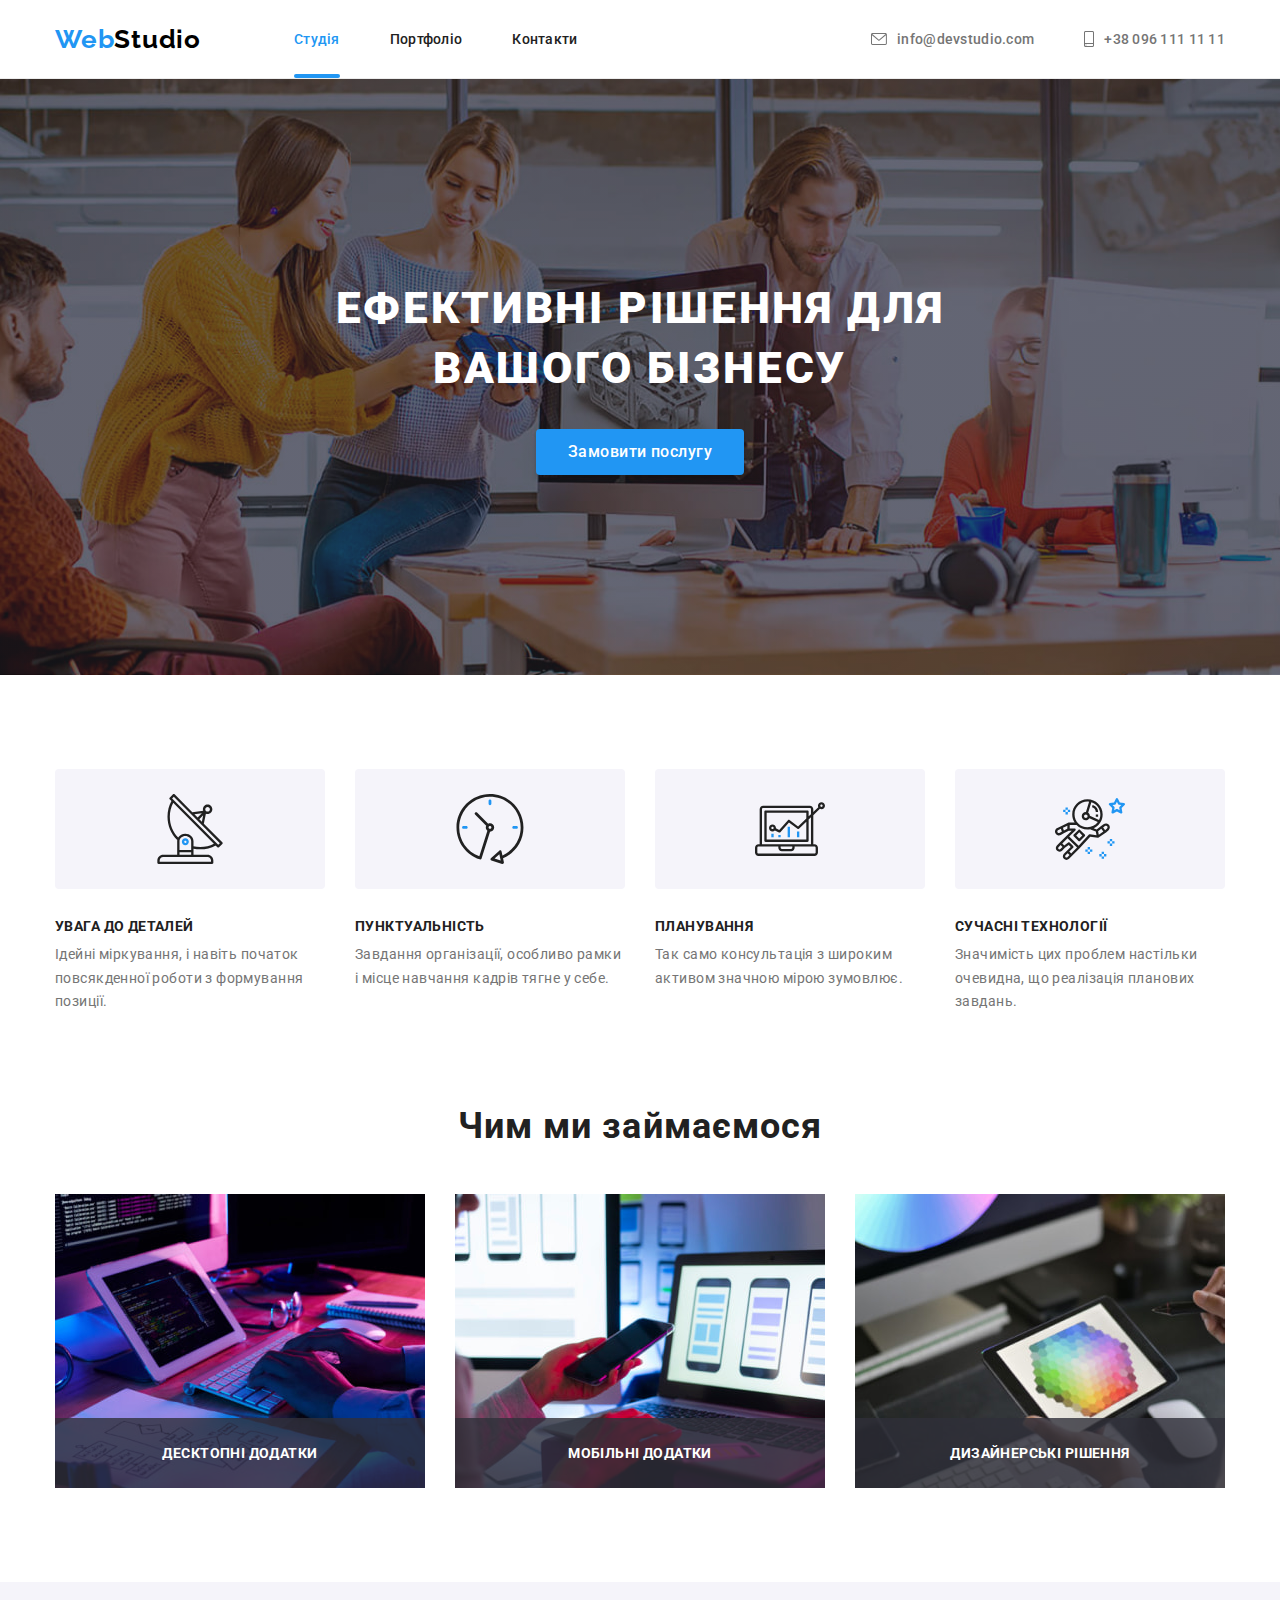
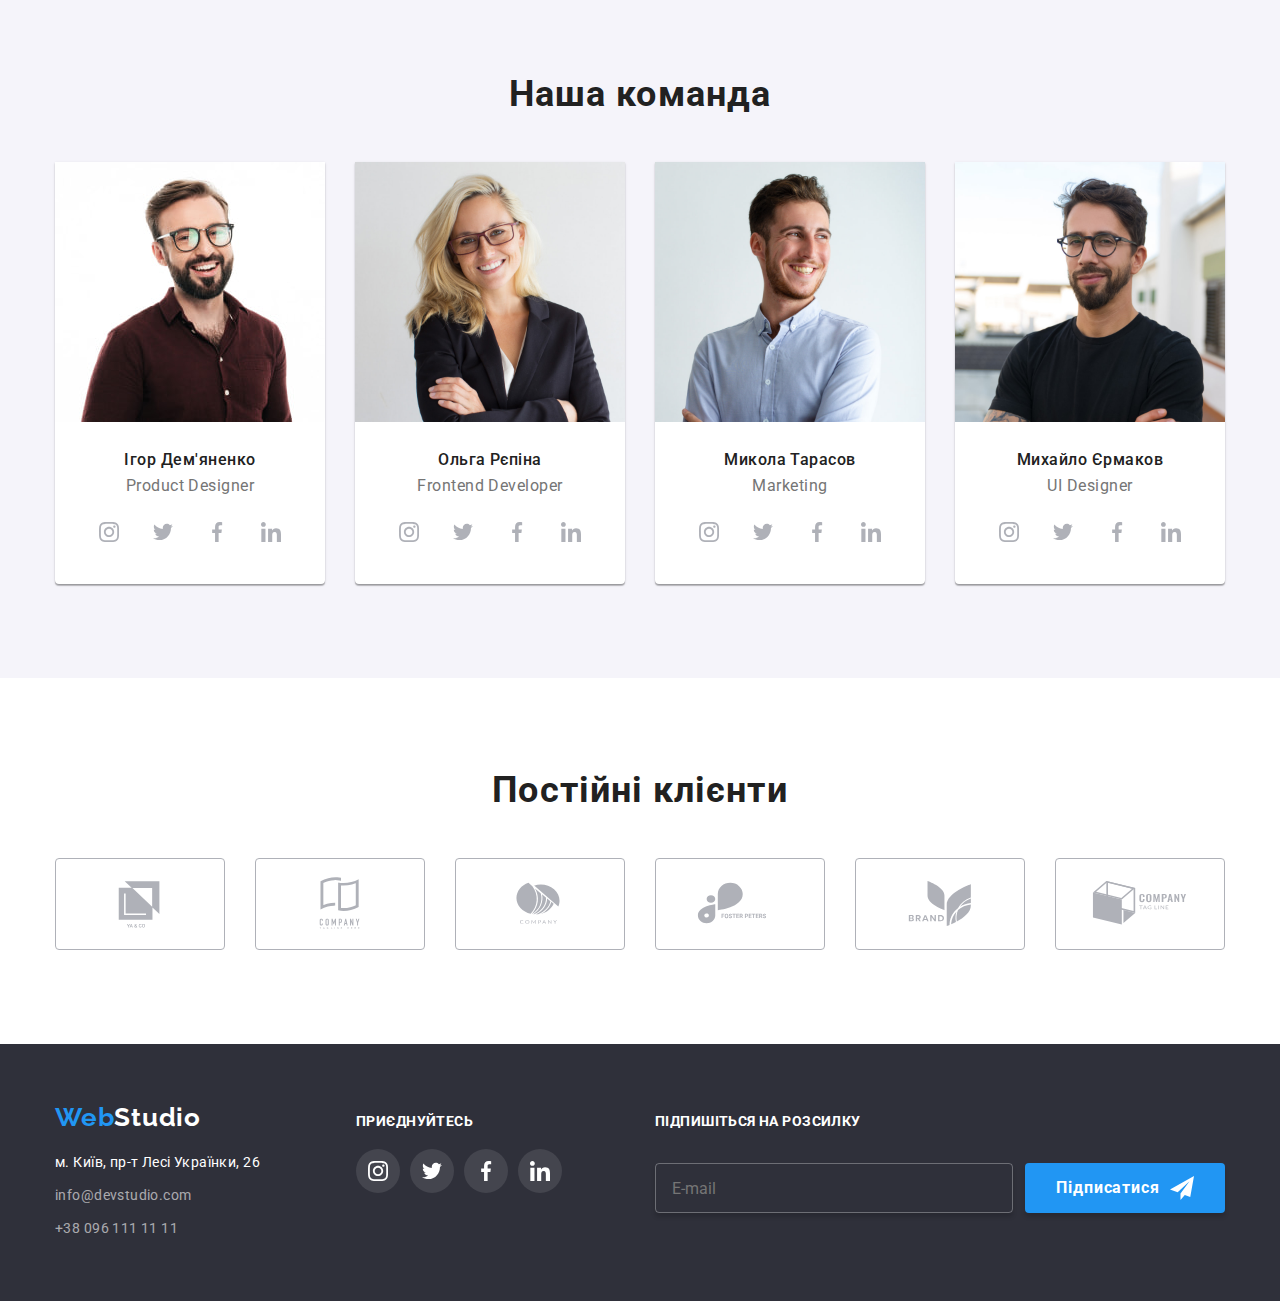
==== commit d57aa420: "Update index.html" ====
--- a/index.html
+++ b/index.html
@@ -85,7 +85,7 @@
                     </label>
 
                     <label class="policy-agreement">
-                        <input type="checkbox" class="checkbox visually-hidden">
+                        <input type="checkbox" name="checkbox" class="checkbox visually-hidden">
                         <span class="custom-checkbox">
                             <svg class="checkbox-icon" width="16" height="15">
                                 <use href="./img/sprite.svg#icon-check"></use>
@@ -422,7 +422,7 @@
             <b class="follow-title">Підпишіться на розсилку</b>
            <div class="follow-wrapper">
             <label for="email">
-                <input class="follow-input" id="email" type="email" placeholder="E-mail" />
+                <input class="follow-input" name="email" id="email" type="email" placeholder="E-mail" />
             </label>
             <button class="follow-btn btn" type="submit">Підписатися</button>
            </div>
--- a/css/styles.css
+++ b/css/styles.css
@@ -67,14 +67,15 @@
     cursor: pointer;
 }
 
-.visually-hidden:not(:focus):not(:active) {
+.visually-hidden {
     clip-path: inset(50%);
-    height: 1px;
-    overflow: hidden;
-    position: absolute;
-    white-space: nowrap;
-    width: 1px;
-}
+        height: 1px;
+        overflow: hidden;
+        position: absolute;
+        white-space: nowrap;
+        width: 1px;
+}
+
 /* header styles */
 .header {
     border-bottom: 1px solid var(--border-cl);
@@ -620,7 +621,9 @@
 }
 
 .follow-input {
-    cursor: pointer;
+    /* cursor: pointer; */
+    outline: transparent;
+    padding: 15px 16px;
     width: 358px;
     height: 50px;
     margin-right: 12px;
@@ -632,6 +635,9 @@
 }
 
 .follow-btn {
+    display: inline-flex;
+    justify-content: center;
+    align-items: center;
     width: 200px;
     height: 50px;
     
@@ -645,6 +651,15 @@
         font-weight: 700;
         line-height: 1.87;
         letter-spacing: 0.96px;
+}
+
+.follow-btn::after {
+    content: '';
+    margin-left: 10px;
+    width: 24px;
+    height: 24px;
+    background-image: url(../img/icons/send.svg);
+    background-size: contain;
 }
 
 
@@ -843,18 +858,6 @@
     display: block;
 }
 
-.form-group {
-    position: relative;
-}
-
-.form-icon {
-    position: absolute;
-    bottom: 11px;
-    left: 12px;
-
-    fill: var(--title-cl);
-}
-
 .modal-title {
     margin-bottom: 12px;
     color:var(--title-cl);
@@ -864,17 +867,28 @@
         line-height: 1;
         letter-spacing: 0.6px;
 }
+
 .modal-wrapper .form-group {
     margin-bottom: 10px;
+    position: relative;
+    cursor: pointer;
 }
 
 .modal-wrapper .form-group:last-child {
     margin-bottom: 0;
 }
 
+.form-label {
+    margin-bottom: 4px;
+    color: var(--main-cl);
+    font-size: 12px;
+    line-height: 1;
+    letter-spacing: 0.12px;
+}
+
 .form-input {
     position: relative;
-    cursor: pointer;
+    /* cursor: pointer; */
     outline: transparent;
     width: 100%;
     height: 40px;
@@ -892,10 +906,25 @@
     border-radius: 4px;
 }
 
+.form-icon {
+    position: absolute;
+    bottom: 11px;
+    left: 12px;
+
+    fill: var(--title-cl);
+
+    transition: fill var(--standard);
+}
+
+.form-input:focus~.form-icon,
+.form-input:hover~.form-icon {
+    fill: var(--accent-cl);
+}
+
 .form-comment {
     margin-bottom: 20px;
     padding: 12px 16px;
-    cursor: pointer;
+    /* cursor: pointer; */
     outline: transparent;
     width: 100%;
     height: 120px;
@@ -906,9 +935,8 @@
     transition: border-color var(--standard);
 }
 
-.form-label {
-    margin-bottom: 4px;
-    color: var(--main-cl);
+.form-comment::placeholder {
+    color: rgba(117, 117, 117, 0.50);
         font-size: 12px;
         line-height: 1;
         letter-spacing: 0.12px;
@@ -916,7 +944,8 @@
 
 .policy-agreement {
     display: flex;
-    align-items: center;
+    align-items: baseline;
+    justify-content: center;
     
 }
 
@@ -932,17 +961,20 @@
     outline-offset: -2px;
     border-radius: 2px;
 
-    transition: outline var(--standard);
+    transition: outline var(--standard),
+                background-color var(--standard);
 }
 
 .checkbox-icon {
     opacity: 0;
+    border-radius: 2px;
 
     transition: opacity var(--standard);
 }
 
 .checkbox:checked + .custom-checkbox {
-    outline: transparent;
+    outline: var(--accent-cl);
+    background-color: var(--accent-cl);
 }
 
 .checkbox:checked + .custom-checkbox .checkbox-icon {
@@ -950,7 +982,7 @@
 }
 
 .agreement {
-  
+   margin-bottom: 30px;
     color: var(--main-cl);
     font-size: 14px;
         line-height: 1.71;
@@ -964,6 +996,7 @@
 }
 
 .btn-submit {
+    margin: 0 auto;
     width: 200px;
     height: 50px;
     border: none;
